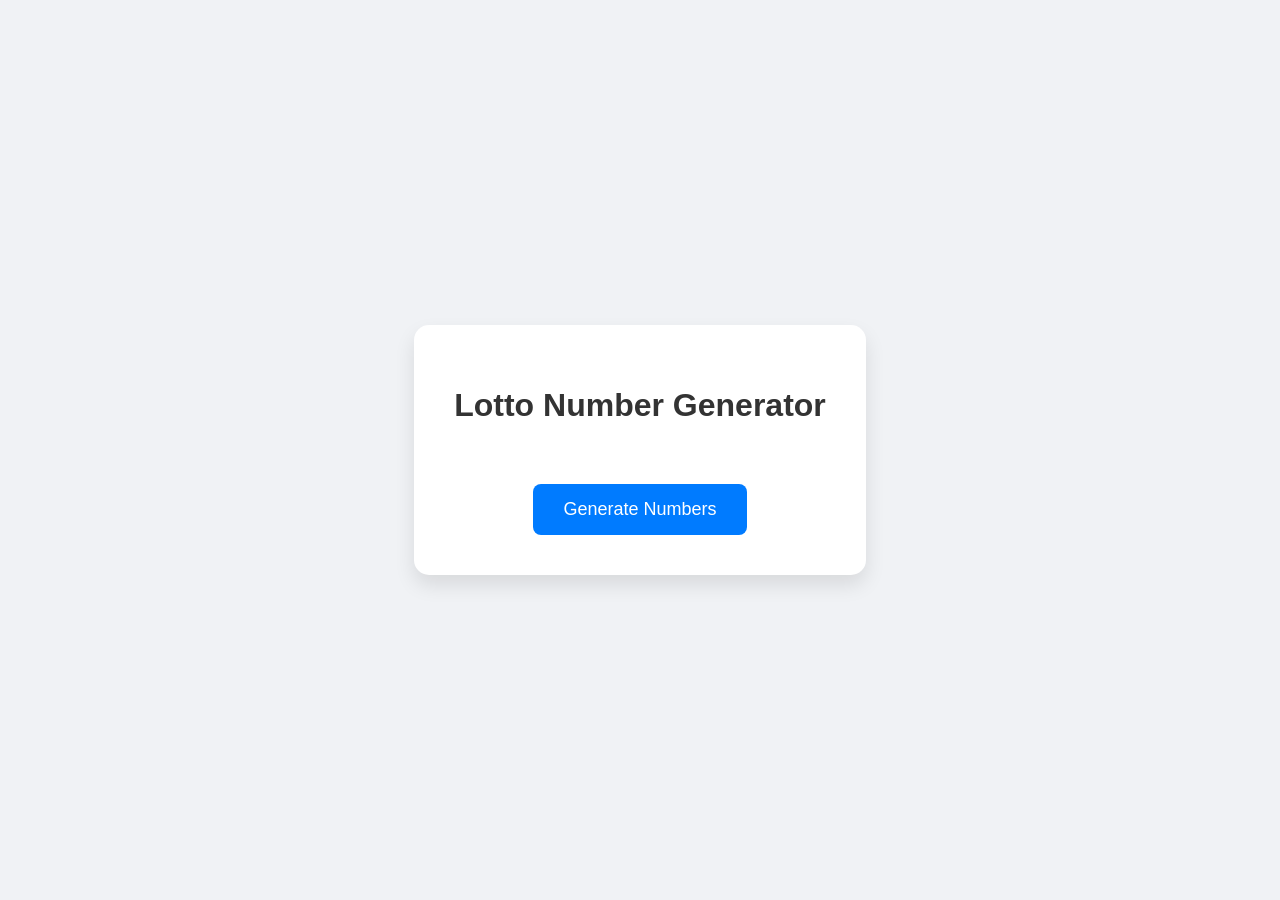
==== index.html @ 140ed780 "Update project files: add blueprint, update index/main/style Co-Authored-By: Claude Sonnet 4.6 <nore" ====
<!DOCTYPE html>
<html lang="en">
<head>
    <meta charset="UTF-8">
    <meta name="viewport" content="width=device-width, initial-scale=1.0">
    <title>Lotto Number Generator</title>
    <link rel="stylesheet" href="style.css">
</head>
<body>
    <div class="container">
        <h1>Lotto Number Generator</h1>
        <div class="lotto-numbers"></div>
        <button id="generate-btn">Generate Numbers</button>
    </div>
    <script src="main.js"></script>
</body>
</html>
---- style.css ----
body {
    font-family: 'Arial', sans-serif;
    background-color: #f0f2f5;
    display: flex;
    justify-content: center;
    align-items: center;
    height: 100vh;
    margin: 0;
}

.container {
    text-align: center;
    background-color: #fff;
    padding: 40px;
    border-radius: 15px;
    box-shadow: 0 10px 20px rgba(0,0,0,0.1);
}

h1 {
    color: #333;
    margin-bottom: 30px;
}

.lotto-numbers {
    display: flex;
    justify-content: center;
    gap: 10px;
    margin-bottom: 30px;
}

.number {
    width: 50px;
    height: 50px;
    border-radius: 50%;
    background-color: #4CAF50;
    color: white;
    display: flex;
    justify-content: center;
    align-items: center;
    font-size: 24px;
    font-weight: bold;
}

#generate-btn {
    background-color: #007bff;
    color: white;
    border: none;
    padding: 15px 30px;
    border-radius: 8px;
    font-size: 18px;
    cursor: pointer;
    transition: background-color 0.3s;
}

#generate-btn:hover {
    background-color: #0056b3;
}
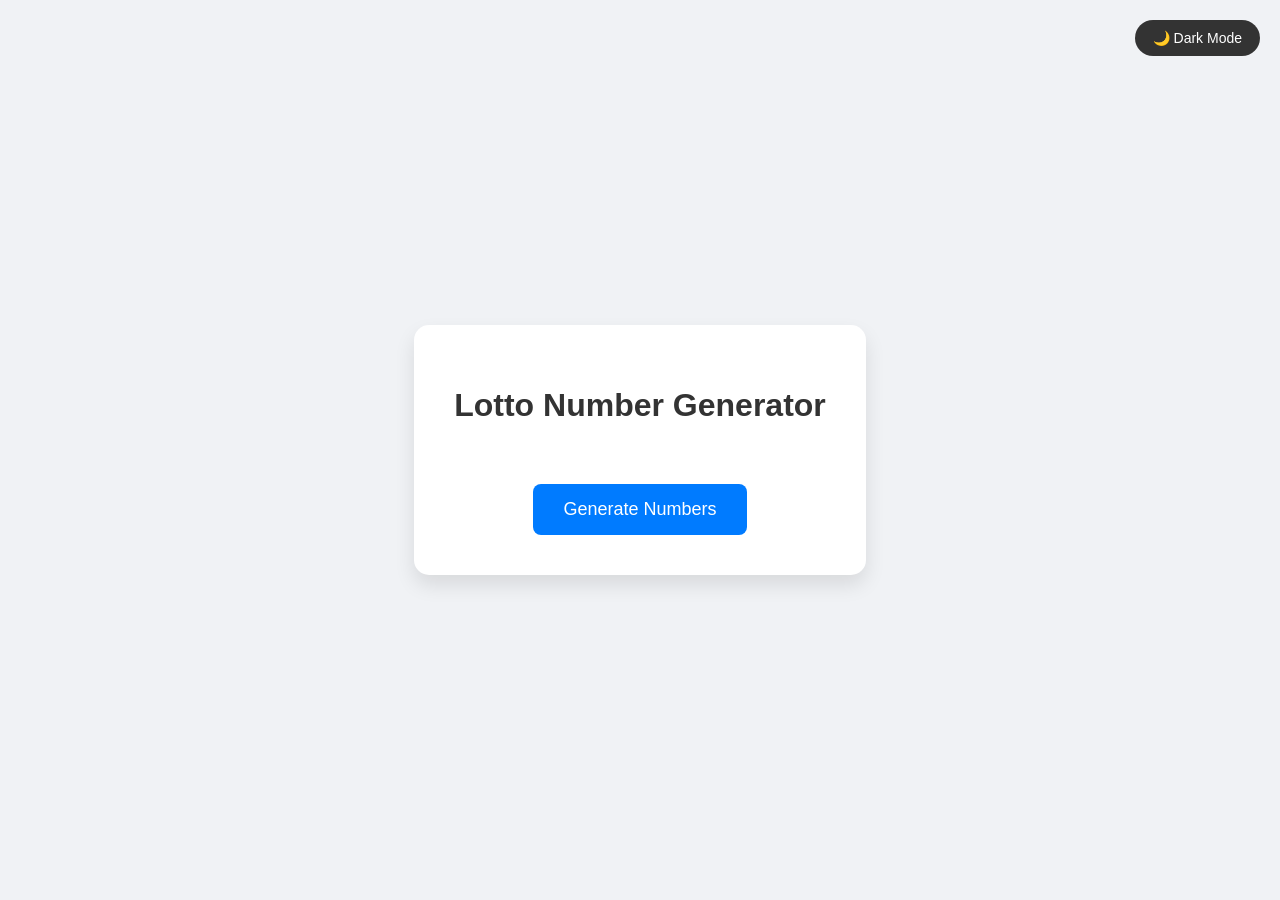
==== commit e203cf0c: "Add dark/light mode toggle Co-Authored-By: Claude Sonnet 4.6 <noreply@anthropic.com>" ====
--- a/index.html
+++ b/index.html
@@ -7,6 +7,7 @@
     <link rel="stylesheet" href="style.css">
 </head>
 <body>
+    <button id="theme-toggle">🌙 Dark Mode</button>
     <div class="container">
         <h1>Lotto Number Generator</h1>
         <div class="lotto-numbers"></div>
@@ -14,4 +15,4 @@
     </div>
     <script src="main.js"></script>
 </body>
-</html>+</html>
--- a/style.css
+++ b/style.css
@@ -6,6 +6,12 @@
     align-items: center;
     height: 100vh;
     margin: 0;
+    transition: background-color 0.3s, color 0.3s;
+}
+
+body.dark {
+    background-color: #1a1a2e;
+    color: #e0e0e0;
 }
 
 .container {
@@ -14,11 +20,22 @@
     padding: 40px;
     border-radius: 15px;
     box-shadow: 0 10px 20px rgba(0,0,0,0.1);
+    transition: background-color 0.3s, box-shadow 0.3s;
+}
+
+body.dark .container {
+    background-color: #16213e;
+    box-shadow: 0 10px 20px rgba(0,0,0,0.5);
 }
 
 h1 {
     color: #333;
     margin-bottom: 30px;
+    transition: color 0.3s;
+}
+
+body.dark h1 {
+    color: #e0e0e0;
 }
 
 .lotto-numbers {
@@ -55,3 +72,31 @@
 #generate-btn:hover {
     background-color: #0056b3;
 }
+
+#theme-toggle {
+    position: fixed;
+    top: 20px;
+    right: 20px;
+    background-color: #333;
+    color: #fff;
+    border: none;
+    padding: 10px 18px;
+    border-radius: 20px;
+    font-size: 14px;
+    cursor: pointer;
+    transition: background-color 0.3s;
+    z-index: 100;
+}
+
+#theme-toggle:hover {
+    background-color: #555;
+}
+
+body.dark #theme-toggle {
+    background-color: #f0f0f0;
+    color: #333;
+}
+
+body.dark #theme-toggle:hover {
+    background-color: #ccc;
+}
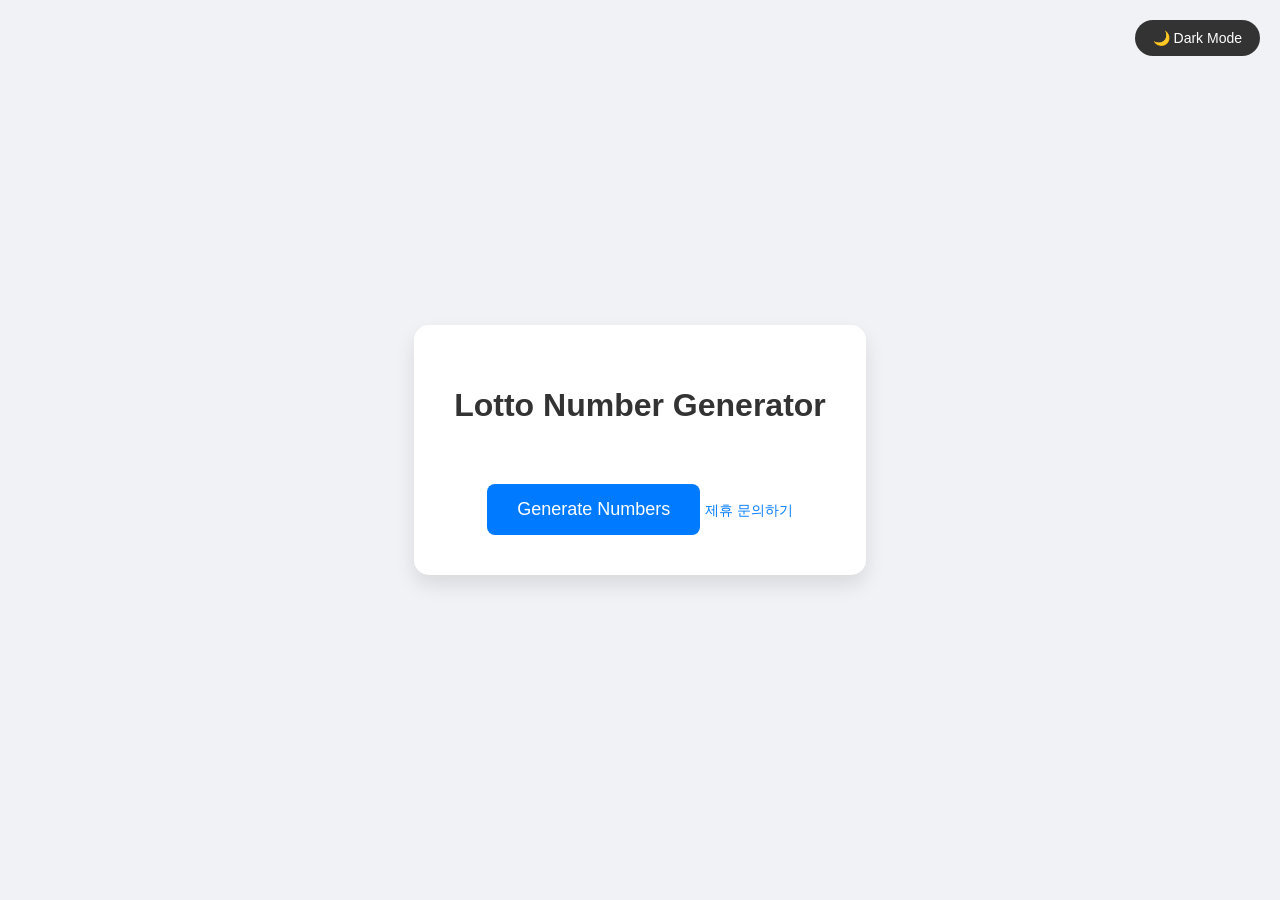
==== commit 3d170b9a: "Add partnership inquiry form with Formspree integration Co-Authored-By: Claude Sonnet 4.6 <noreply@a" ====
--- a/index.html
+++ b/index.html
@@ -12,6 +12,7 @@
         <h1>Lotto Number Generator</h1>
         <div class="lotto-numbers"></div>
         <button id="generate-btn">Generate Numbers</button>
+        <a href="contact.html" class="contact-link">제휴 문의하기</a>
     </div>
     <script src="main.js"></script>
 </body>
--- a/style.css
+++ b/style.css
@@ -100,3 +100,19 @@
 body.dark #theme-toggle:hover {
     background-color: #ccc;
 }
+
+.contact-link {
+    display: inline-block;
+    margin-top: 16px;
+    color: #007bff;
+    text-decoration: none;
+    font-size: 14px;
+}
+
+.contact-link:hover {
+    text-decoration: underline;
+}
+
+body.dark .contact-link {
+    color: #66aaff;
+}
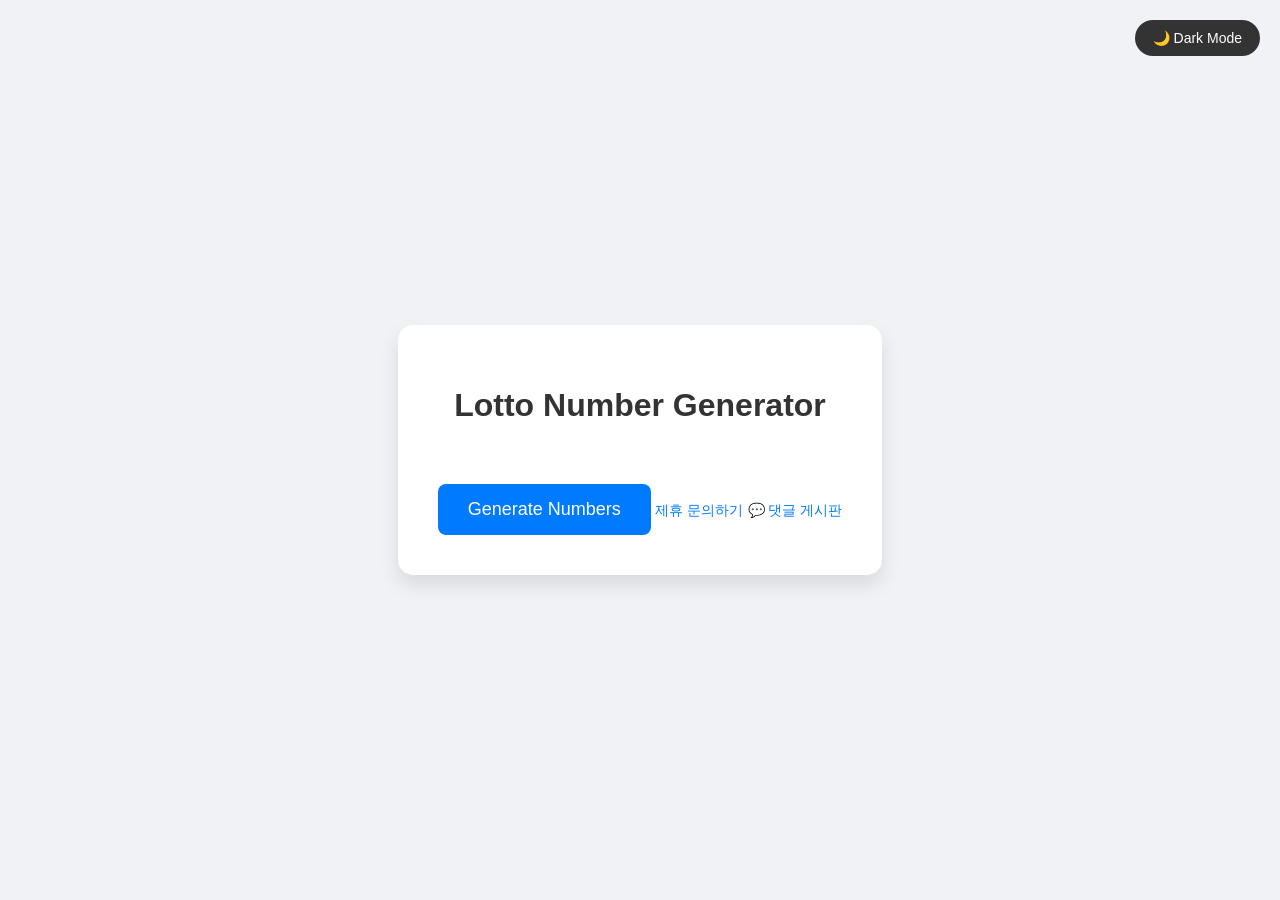
==== commit b9a45fe5: "Add Disqus comments page Co-Authored-By: Claude Sonnet 4.6 <noreply@anthropic.com>" ====
--- a/index.html
+++ b/index.html
@@ -13,6 +13,7 @@
         <div class="lotto-numbers"></div>
         <button id="generate-btn">Generate Numbers</button>
         <a href="contact.html" class="contact-link">제휴 문의하기</a>
+        <a href="comments.html" class="contact-link">💬 댓글 게시판</a>
     </div>
     <script src="main.js"></script>
 </body>
--- a/style.css
+++ b/style.css
@@ -4,8 +4,10 @@
     display: flex;
     justify-content: center;
     align-items: center;
-    height: 100vh;
+    min-height: 100vh;
     margin: 0;
+    padding: 20px;
+    box-sizing: border-box;
     transition: background-color 0.3s, color 0.3s;
 }
 
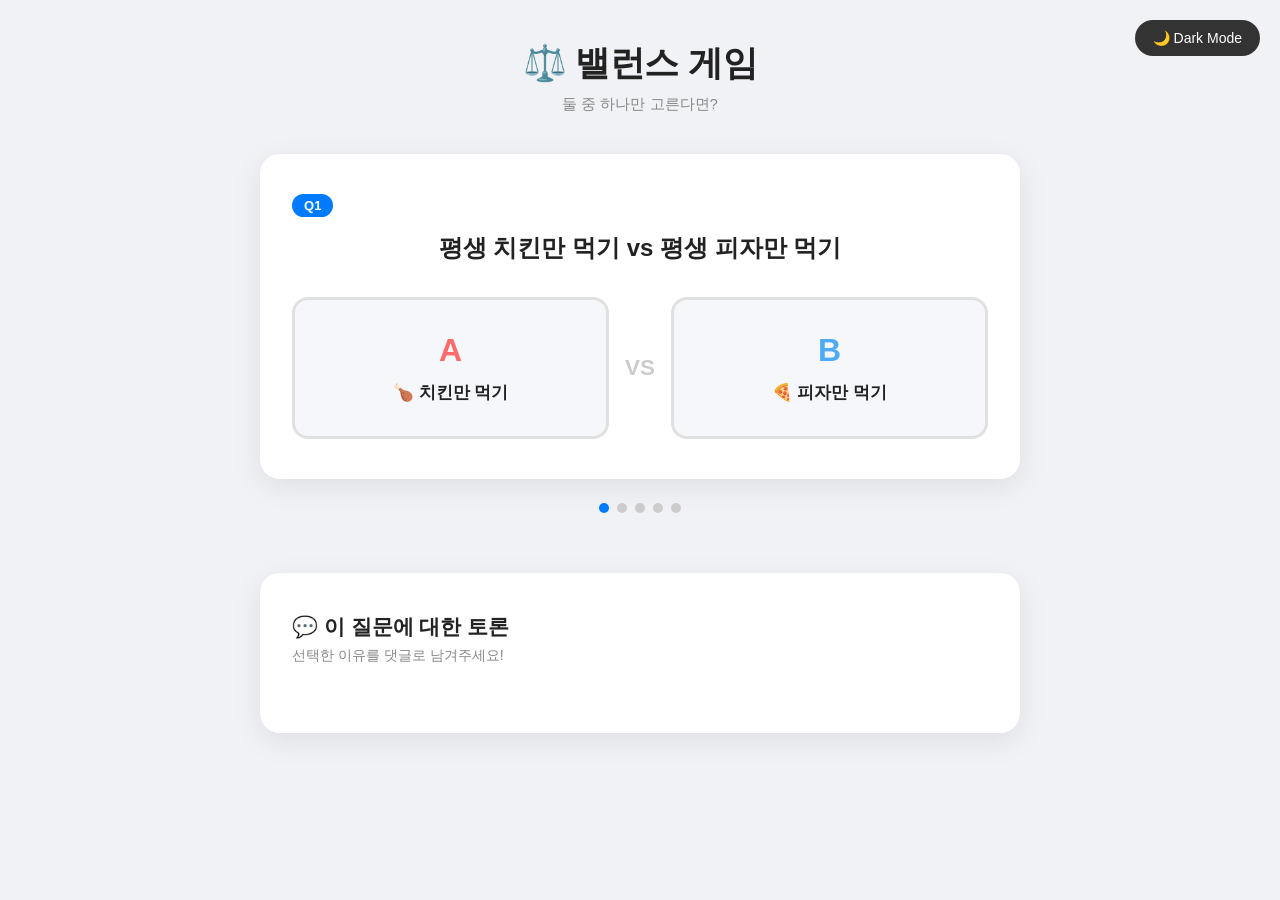
==== commit 699bb9b9: "Set balance game as main index page Co-Authored-By: Claude Sonnet 4.6 <noreply@anthropic.com>" ====
--- a/index.html
+++ b/index.html
@@ -1,20 +1,92 @@
 <!DOCTYPE html>
-<html lang="en">
+<html lang="ko">
 <head>
     <meta charset="UTF-8">
     <meta name="viewport" content="width=device-width, initial-scale=1.0">
-    <title>Lotto Number Generator</title>
-    <link rel="stylesheet" href="style.css">
+    <title>밸런스 게임</title>
+    <link rel="stylesheet" href="balance.css">
 </head>
 <body>
     <button id="theme-toggle">🌙 Dark Mode</button>
-    <div class="container">
-        <h1>Lotto Number Generator</h1>
-        <div class="lotto-numbers"></div>
-        <button id="generate-btn">Generate Numbers</button>
-        <a href="contact.html" class="contact-link">제휴 문의하기</a>
-        <a href="comments.html" class="contact-link">💬 댓글 게시판</a>
+
+    <div class="page-wrapper">
+
+        <!-- 헤더 -->
+        <header>
+            <h1>⚖️ 밸런스 게임</h1>
+            <p class="header-sub">둘 중 하나만 고른다면?</p>
+        </header>
+
+        <!-- 게임 카드 -->
+        <main class="game-section">
+            <div class="question-badge">Q<span id="question-number">1</span></div>
+            <h2 class="question-title" id="question-title">로딩 중...</h2>
+
+            <div class="choices">
+                <button class="choice-btn" id="btn-a" onclick="vote('A')">
+                    <span class="choice-label">A</span>
+                    <span class="choice-text" id="text-a"></span>
+                </button>
+
+                <div class="vs">VS</div>
+
+                <button class="choice-btn" id="btn-b" onclick="vote('B')">
+                    <span class="choice-label">B</span>
+                    <span class="choice-text" id="text-b"></span>
+                </button>
+            </div>
+
+            <!-- 결과 (선택 후 표시) -->
+            <div class="result-section" id="result-section" style="display:none">
+                <p class="result-title">🗳️ 현재 투표 결과</p>
+                <div class="result-bars">
+                    <div class="result-row">
+                        <span class="result-label" id="result-label-a"></span>
+                        <div class="bar-wrap">
+                            <div class="bar bar-a" id="bar-a"></div>
+                        </div>
+                        <span class="result-pct" id="pct-a">0%</span>
+                    </div>
+                    <div class="result-row">
+                        <span class="result-label" id="result-label-b"></span>
+                        <div class="bar-wrap">
+                            <div class="bar bar-b" id="bar-b"></div>
+                        </div>
+                        <span class="result-pct" id="pct-b">0%</span>
+                    </div>
+                </div>
+                <p class="my-vote" id="my-vote"></p>
+                <button class="next-btn" id="next-btn" onclick="nextQuestion()">다음 문제 →</button>
+            </div>
+        </main>
+
+        <!-- 진행 표시 -->
+        <div class="progress-wrap">
+            <div class="progress-dots" id="progress-dots"></div>
+        </div>
+
+        <!-- 토론장 -->
+        <section class="discussion-section">
+            <h2 class="discussion-title">💬 이 질문에 대한 토론</h2>
+            <p class="discussion-sub">선택한 이유를 댓글로 남겨주세요!</p>
+            <div id="disqus_thread"></div>
+            <script>
+                var disqus_config = function () {
+                    this.page.url = window.location.href;
+                    this.page.identifier = 'balance-game-' + (window.currentQuestionId || 'main');
+                };
+                (function() {
+                    var d = document, s = d.createElement('script');
+                    s.src = 'https://acherm10.disqus.com/embed.js';
+                    s.setAttribute('data-timestamp', +new Date());
+                    (d.head || d.body).appendChild(s);
+                })();
+            </script>
+            <noscript>댓글을 보려면 JavaScript를 활성화해주세요. <a href="https://disqus.com/?ref_noscript">comments powered by Disqus.</a></noscript>
+        </section>
+
     </div>
-    <script src="main.js"></script>
+
+    <script src="balance.js"></script>
 </body>
 </html>
--- a/balance.css
+++ b/balance.css
@@ -0,0 +1,308 @@
+* {
+    box-sizing: border-box;
+    margin: 0;
+    padding: 0;
+}
+
+body {
+    font-family: 'Arial', sans-serif;
+    background-color: #f0f2f5;
+    color: #222;
+    transition: background-color 0.3s, color 0.3s;
+    min-height: 100vh;
+}
+
+body.dark {
+    background-color: #0f1117;
+    color: #e0e0e0;
+}
+
+/* 테마 토글 */
+#theme-toggle {
+    position: fixed;
+    top: 20px;
+    right: 20px;
+    background-color: #333;
+    color: #fff;
+    border: none;
+    padding: 10px 18px;
+    border-radius: 20px;
+    font-size: 14px;
+    cursor: pointer;
+    z-index: 100;
+    transition: background-color 0.3s;
+}
+#theme-toggle:hover { background-color: #555; }
+body.dark #theme-toggle { background-color: #f0f0f0; color: #333; }
+body.dark #theme-toggle:hover { background-color: #ccc; }
+
+/* 전체 레이아웃 */
+.page-wrapper {
+    max-width: 800px;
+    margin: 0 auto;
+    padding: 40px 20px 80px;
+}
+
+/* 헤더 */
+header {
+    text-align: center;
+    margin-bottom: 40px;
+}
+header h1 {
+    font-size: 2.2rem;
+    font-weight: 900;
+    letter-spacing: -0.5px;
+}
+.header-sub {
+    color: #888;
+    margin-top: 8px;
+    font-size: 15px;
+}
+body.dark .header-sub { color: #aaa; }
+
+/* 게임 섹션 */
+.game-section {
+    background: #fff;
+    border-radius: 20px;
+    padding: 40px 32px;
+    box-shadow: 0 8px 30px rgba(0,0,0,0.08);
+    transition: background-color 0.3s, box-shadow 0.3s;
+}
+body.dark .game-section {
+    background: #1a1d2e;
+    box-shadow: 0 8px 30px rgba(0,0,0,0.4);
+}
+
+.question-badge {
+    display: inline-block;
+    background: #007bff;
+    color: #fff;
+    font-size: 13px;
+    font-weight: bold;
+    padding: 4px 12px;
+    border-radius: 20px;
+    margin-bottom: 14px;
+}
+
+.question-title {
+    font-size: 1.5rem;
+    font-weight: 800;
+    line-height: 1.4;
+    margin-bottom: 32px;
+    text-align: center;
+}
+
+/* 선택지 */
+.choices {
+    display: flex;
+    align-items: stretch;
+    gap: 0;
+}
+
+.choice-btn {
+    flex: 1;
+    display: flex;
+    flex-direction: column;
+    align-items: center;
+    justify-content: center;
+    gap: 12px;
+    padding: 32px 20px;
+    border: 3px solid transparent;
+    border-radius: 16px;
+    cursor: pointer;
+    font-size: 1rem;
+    font-weight: 700;
+    transition: all 0.2s;
+    background-color: #f5f7fa;
+    color: #222;
+}
+body.dark .choice-btn {
+    background-color: #252840;
+    color: #e0e0e0;
+}
+
+#btn-a { border-color: #e0e0e0; }
+#btn-b { border-color: #e0e0e0; }
+body.dark #btn-a,
+body.dark #btn-b { border-color: #333; }
+
+#btn-a:hover { border-color: #ff6b6b; background-color: #fff0f0; color: #cc0000; }
+#btn-b:hover { border-color: #4dabf7; background-color: #f0f8ff; color: #0056b3; }
+body.dark #btn-a:hover { background-color: #2e1a1a; border-color: #ff6b6b; color: #ff9999; }
+body.dark #btn-b:hover { background-color: #1a2033; border-color: #4dabf7; color: #99ccff; }
+
+#btn-a.selected { border-color: #ff6b6b; background-color: #ffe0e0; color: #cc0000; }
+#btn-b.selected { border-color: #4dabf7; background-color: #ddeeff; color: #0056b3; }
+body.dark #btn-a.selected { background-color: #2e1a1a; color: #ff9999; }
+body.dark #btn-b.selected { background-color: #1a2033; color: #99ccff; }
+
+.choice-btn.disabled { cursor: default; opacity: 0.6; }
+.choice-btn.disabled:hover { background-color: #f5f7fa; color: #222; border-color: #e0e0e0; }
+body.dark .choice-btn.disabled:hover { background-color: #252840; color: #e0e0e0; border-color: #333; }
+
+.choice-label {
+    font-size: 2rem;
+    font-weight: 900;
+    opacity: 0.3;
+}
+#btn-a .choice-label { color: #ff6b6b; opacity: 1; }
+#btn-b .choice-label { color: #4dabf7; opacity: 1; }
+
+.choice-text {
+    font-size: 1.05rem;
+    font-weight: 700;
+    line-height: 1.4;
+    text-align: center;
+}
+
+/* VS */
+.vs {
+    display: flex;
+    align-items: center;
+    justify-content: center;
+    font-size: 1.4rem;
+    font-weight: 900;
+    color: #ccc;
+    padding: 0 16px;
+    flex-shrink: 0;
+}
+body.dark .vs { color: #444; }
+
+/* 결과 */
+.result-section {
+    margin-top: 32px;
+    padding-top: 28px;
+    border-top: 1px solid #eee;
+}
+body.dark .result-section { border-top-color: #333; }
+
+.result-title {
+    font-size: 15px;
+    font-weight: bold;
+    color: #555;
+    margin-bottom: 16px;
+    text-align: center;
+}
+body.dark .result-title { color: #aaa; }
+
+.result-bars { display: flex; flex-direction: column; gap: 12px; }
+
+.result-row {
+    display: flex;
+    align-items: center;
+    gap: 12px;
+}
+
+.result-label {
+    width: 80px;
+    font-size: 13px;
+    font-weight: bold;
+    white-space: nowrap;
+    overflow: hidden;
+    text-overflow: ellipsis;
+    flex-shrink: 0;
+}
+
+.bar-wrap {
+    flex: 1;
+    background-color: #eee;
+    border-radius: 8px;
+    height: 20px;
+    overflow: hidden;
+}
+body.dark .bar-wrap { background-color: #2a2d3e; }
+
+.bar {
+    height: 100%;
+    border-radius: 8px;
+    width: 0%;
+    transition: width 0.8s ease;
+}
+.bar-a { background: linear-gradient(90deg, #ff6b6b, #ff9999); }
+.bar-b { background: linear-gradient(90deg, #4dabf7, #99ccff); }
+
+.result-pct {
+    width: 40px;
+    font-size: 14px;
+    font-weight: bold;
+    text-align: right;
+    flex-shrink: 0;
+}
+
+.my-vote {
+    text-align: center;
+    margin-top: 16px;
+    font-size: 14px;
+    color: #888;
+}
+body.dark .my-vote { color: #aaa; }
+
+.next-btn {
+    display: block;
+    margin: 20px auto 0;
+    background-color: #007bff;
+    color: white;
+    border: none;
+    padding: 12px 32px;
+    border-radius: 30px;
+    font-size: 15px;
+    font-weight: bold;
+    cursor: pointer;
+    transition: background-color 0.2s;
+}
+.next-btn:hover { background-color: #0056b3; }
+
+/* 진행 도트 */
+.progress-wrap {
+    display: flex;
+    justify-content: center;
+    margin-top: 24px;
+}
+.progress-dots {
+    display: flex;
+    gap: 8px;
+}
+.dot {
+    width: 10px;
+    height: 10px;
+    border-radius: 50%;
+    background-color: #ccc;
+    transition: background-color 0.3s;
+}
+.dot.active { background-color: #007bff; }
+.dot.done { background-color: #4CAF50; }
+body.dark .dot { background-color: #444; }
+
+/* 토론 섹션 */
+.discussion-section {
+    margin-top: 60px;
+    background: #fff;
+    border-radius: 20px;
+    padding: 40px 32px;
+    box-shadow: 0 8px 30px rgba(0,0,0,0.08);
+    transition: background-color 0.3s, box-shadow 0.3s;
+}
+body.dark .discussion-section {
+    background: #1a1d2e;
+    box-shadow: 0 8px 30px rgba(0,0,0,0.4);
+}
+
+.discussion-title {
+    font-size: 1.3rem;
+    font-weight: 800;
+    margin-bottom: 6px;
+}
+.discussion-sub {
+    color: #888;
+    font-size: 14px;
+    margin-bottom: 28px;
+}
+body.dark .discussion-sub { color: #aaa; }
+
+/* 반응형 */
+@media (max-width: 540px) {
+    .choices { flex-direction: column; }
+    .vs { padding: 12px 0; }
+    .question-title { font-size: 1.2rem; }
+    header h1 { font-size: 1.7rem; }
+}
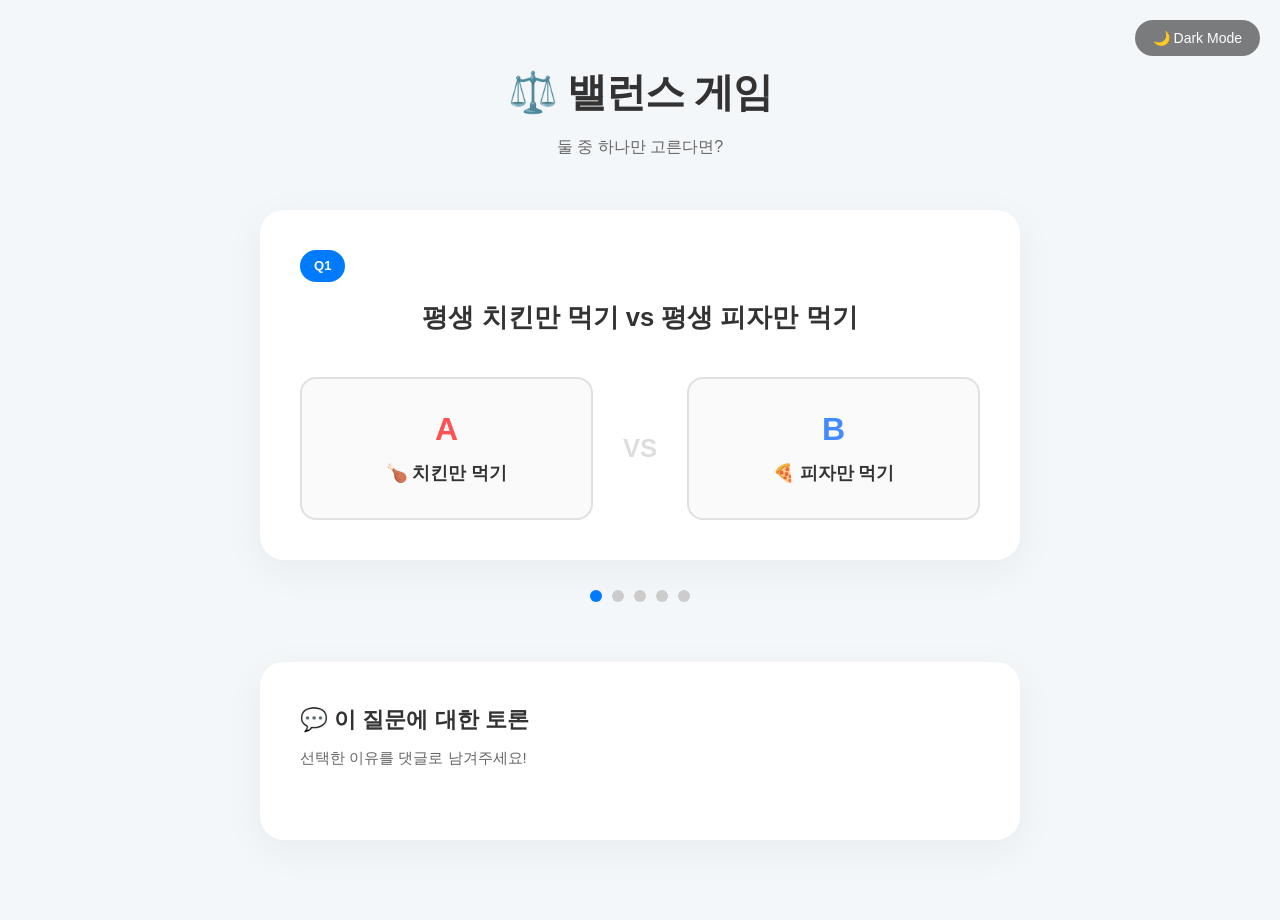
==== commit 57c3372b: "feat: Add Google AdSense code" ====
--- a/index.html
+++ b/index.html
@@ -3,8 +3,11 @@
 <head>
     <meta charset="UTF-8">
     <meta name="viewport" content="width=device-width, initial-scale=1.0">
+    <meta name="google-adsense-account" content="ca-pub-9548956702942887">
     <title>밸런스 게임</title>
     <link rel="stylesheet" href="balance.css">
+    <script async src="https://pagead2.googlesyndication.com/pagead/js/adsbygoogle.js?client=ca-pub-9548956702942887"
+     crossorigin="anonymous"></script>
 </head>
 <body>
     <button id="theme-toggle">🌙 Dark Mode</button>
@@ -65,6 +68,19 @@
             <div class="progress-dots" id="progress-dots"></div>
         </div>
 
+        <!-- 광고 -->
+        <section class="ad-section" style="margin: 40px 0; text-align: center;">
+            <ins class="adsbygoogle"
+                 style="display:block"
+                 data-ad-client="ca-pub-9548956702942887"
+                 data-ad-slot="YOUR_AD_SLOT_ID"
+                 data-ad-format="auto"
+                 data-full-width-responsive="true"></ins>
+            <script>
+                 (adsbygoogle = window.adsbygoogle || []).push({});
+            </script>
+        </section>
+
         <!-- 토론장 -->
         <section class="discussion-section">
             <h2 class="discussion-title">💬 이 질문에 대한 토론</h2>
--- a/balance.css
+++ b/balance.css
@@ -6,14 +6,15 @@
 
 body {
     font-family: 'Arial', sans-serif;
-    background-color: #f0f2f5;
-    color: #222;
+    background-color: #f4f7f9; /* 더 부드러운 배경색 */
+    color: #333;
+    line-height: 1.6; /* 가독성을 위한 줄 간격 조정 */
     transition: background-color 0.3s, color 0.3s;
     min-height: 100vh;
 }
 
 body.dark {
-    background-color: #0f1117;
+    background-color: #121828; /* 더 깊은 다크 모드 배경색 */
     color: #e0e0e0;
 }
 
@@ -22,7 +23,7 @@
     position: fixed;
     top: 20px;
     right: 20px;
-    background-color: #333;
+    background-color: rgba(0, 0, 0, 0.5);
     color: #fff;
     border: none;
     padding: 10px 18px;
@@ -32,45 +33,45 @@
     z-index: 100;
     transition: background-color 0.3s;
 }
-#theme-toggle:hover { background-color: #555; }
-body.dark #theme-toggle { background-color: #f0f0f0; color: #333; }
-body.dark #theme-toggle:hover { background-color: #ccc; }
+#theme-toggle:hover { background-color: rgba(0, 0, 0, 0.7); }
+body.dark #theme-toggle { background-color: rgba(255, 255, 255, 0.8); color: #333; }
+body.dark #theme-toggle:hover { background-color: rgba(255, 255, 255, 1); }
 
 /* 전체 레이아웃 */
 .page-wrapper {
     max-width: 800px;
     margin: 0 auto;
-    padding: 40px 20px 80px;
+    padding: 60px 20px 80px; /* 상단 패딩 증가 */
 }
 
 /* 헤더 */
 header {
     text-align: center;
-    margin-bottom: 40px;
+    margin-bottom: 50px;
 }
 header h1 {
-    font-size: 2.2rem;
+    font-size: 2.5rem;
     font-weight: 900;
-    letter-spacing: -0.5px;
+    letter-spacing: -1px; /* 자간 조정 */
 }
 .header-sub {
-    color: #888;
-    margin-top: 8px;
-    font-size: 15px;
+    color: #666;
+    margin-top: 10px;
+    font-size: 16px;
 }
 body.dark .header-sub { color: #aaa; }
 
 /* 게임 섹션 */
 .game-section {
     background: #fff;
-    border-radius: 20px;
-    padding: 40px 32px;
-    box-shadow: 0 8px 30px rgba(0,0,0,0.08);
+    border-radius: 24px; /* 더 둥근 모서리 */
+    padding: 40px;
+    box-shadow: 0 10px 40px rgba(0,0,0,0.05); /* 부드러운 그림자 효과 */
     transition: background-color 0.3s, box-shadow 0.3s;
 }
 body.dark .game-section {
-    background: #1a1d2e;
-    box-shadow: 0 8px 30px rgba(0,0,0,0.4);
+    background: #1e273b;
+    box-shadow: 0 10px 40px rgba(0,0,0,0.3);
 }
 
 .question-badge {
@@ -79,16 +80,16 @@
     color: #fff;
     font-size: 13px;
     font-weight: bold;
-    padding: 4px 12px;
+    padding: 6px 14px;
     border-radius: 20px;
-    margin-bottom: 14px;
+    margin-bottom: 16px;
 }
 
 .question-title {
-    font-size: 1.5rem;
+    font-size: 1.6rem; /* 폰트 크기 조정 */
     font-weight: 800;
-    line-height: 1.4;
-    margin-bottom: 32px;
+    line-height: 1.5;
+    margin-bottom: 40px;
     text-align: center;
 }
 
@@ -96,7 +97,7 @@
 .choices {
     display: flex;
     align-items: stretch;
-    gap: 0;
+    gap: 20px; /* 선택지 사이 간격 추가 */
 }
 
 .choice-btn {
@@ -107,51 +108,46 @@
     justify-content: center;
     gap: 12px;
     padding: 32px 20px;
-    border: 3px solid transparent;
+    border: 2px solid #e0e0e0;
     border-radius: 16px;
     cursor: pointer;
     font-size: 1rem;
     font-weight: 700;
     transition: all 0.2s;
-    background-color: #f5f7fa;
-    color: #222;
+    background-color: #fafafa;
+    color: #333;
 }
 body.dark .choice-btn {
-    background-color: #252840;
+    background-color: #2a3650;
+    border-color: #444;
     color: #e0e0e0;
 }
 
-#btn-a { border-color: #e0e0e0; }
-#btn-b { border-color: #e0e0e0; }
-body.dark #btn-a,
-body.dark #btn-b { border-color: #333; }
-
-#btn-a:hover { border-color: #ff6b6b; background-color: #fff0f0; color: #cc0000; }
-#btn-b:hover { border-color: #4dabf7; background-color: #f0f8ff; color: #0056b3; }
-body.dark #btn-a:hover { background-color: #2e1a1a; border-color: #ff6b6b; color: #ff9999; }
-body.dark #btn-b:hover { background-color: #1a2033; border-color: #4dabf7; color: #99ccff; }
-
-#btn-a.selected { border-color: #ff6b6b; background-color: #ffe0e0; color: #cc0000; }
-#btn-b.selected { border-color: #4dabf7; background-color: #ddeeff; color: #0056b3; }
-body.dark #btn-a.selected { background-color: #2e1a1a; color: #ff9999; }
-body.dark #btn-b.selected { background-color: #1a2033; color: #99ccff; }
-
-.choice-btn.disabled { cursor: default; opacity: 0.6; }
-.choice-btn.disabled:hover { background-color: #f5f7fa; color: #222; border-color: #e0e0e0; }
-body.dark .choice-btn.disabled:hover { background-color: #252840; color: #e0e0e0; border-color: #333; }
+#btn-a:hover { border-color: #ff8a8a; background-color: #fff5f5; color: #d32f2f; }
+#btn-b:hover { border-color: #82b1ff; background-color: #f5faff; color: #1976d2; }
+body.dark #btn-a:hover { background-color: #3a2e2e; border-color: #ff8a8a; color: #ffcdd2; }
+body.dark #btn-b:hover { background-color: #2e3a59; border-color: #82b1ff; color: #c8e6c9; }
+
+#btn-a.selected { border-color: #ff5252; background-color: #ffeded; color: #d32f2f; }
+#btn-b.selected { border-color: #448aff; background-color: #ebf5ff; color: #1976d2; }
+body.dark #btn-a.selected { background-color: #3a2e2e; color: #ffcdd2; border-color: #ff5252; }
+body.dark #btn-b.selected { background-color: #2e3a59; color: #c8e6c9; border-color: #448aff; }
+
+.choice-btn.disabled { cursor: default; opacity: 0.7; }
+.choice-btn.disabled:hover { background-color: #fafafa; color: #333; border-color: #e0e0e0; }
+body.dark .choice-btn.disabled:hover { background-color: #2a3650; color: #e0e0e0; border-color: #444; }
 
 .choice-label {
     font-size: 2rem;
     font-weight: 900;
-    opacity: 0.3;
-}
-#btn-a .choice-label { color: #ff6b6b; opacity: 1; }
-#btn-b .choice-label { color: #4dabf7; opacity: 1; }
+}
+#btn-a .choice-label { color: #ff5252; }
+#btn-b .choice-label { color: #448aff; }
 
 .choice-text {
-    font-size: 1.05rem;
+    font-size: 1.1rem;
     font-weight: 700;
-    line-height: 1.4;
+    line-height: 1.5;
     text-align: center;
 }
 
@@ -160,32 +156,32 @@
     display: flex;
     align-items: center;
     justify-content: center;
-    font-size: 1.4rem;
+    font-size: 1.6rem;
     font-weight: 900;
-    color: #ccc;
-    padding: 0 16px;
+    color: #ddd;
+    padding: 0 10px;
     flex-shrink: 0;
 }
-body.dark .vs { color: #444; }
+body.dark .vs { color: #555; }
 
 /* 결과 */
 .result-section {
-    margin-top: 32px;
-    padding-top: 28px;
+    margin-top: 40px;
+    padding-top: 32px;
     border-top: 1px solid #eee;
 }
 body.dark .result-section { border-top-color: #333; }
 
 .result-title {
-    font-size: 15px;
+    font-size: 16px;
     font-weight: bold;
     color: #555;
-    margin-bottom: 16px;
-    text-align: center;
-}
-body.dark .result-title { color: #aaa; }
-
-.result-bars { display: flex; flex-direction: column; gap: 12px; }
+    margin-bottom: 20px;
+    text-align: center;
+}
+body.dark .result-title { color: #bbb; }
+
+.result-bars { display: flex; flex-direction: column; gap: 14px; }
 
 .result-row {
     display: flex;
@@ -195,34 +191,30 @@
 
 .result-label {
     width: 80px;
-    font-size: 13px;
-    font-weight: bold;
-    white-space: nowrap;
-    overflow: hidden;
-    text-overflow: ellipsis;
-    flex-shrink: 0;
+    font-size: 14px;
+    font-weight: bold;
 }
 
 .bar-wrap {
     flex: 1;
-    background-color: #eee;
-    border-radius: 8px;
-    height: 20px;
+    background-color: #f0f0f0;
+    border-radius: 10px;
+    height: 24px;
     overflow: hidden;
 }
 body.dark .bar-wrap { background-color: #2a2d3e; }
 
 .bar {
     height: 100%;
-    border-radius: 8px;
+    border-radius: 10px;
     width: 0%;
-    transition: width 0.8s ease;
-}
-.bar-a { background: linear-gradient(90deg, #ff6b6b, #ff9999); }
-.bar-b { background: linear-gradient(90deg, #4dabf7, #99ccff); }
+    transition: width 0.8s ease-in-out; /* 부드러운 애니메이션 */
+}
+.bar-a { background: linear-gradient(90deg, #ff8a8a, #ff5252); }
+.bar-b { background: linear-gradient(90deg, #82b1ff, #448aff); }
 
 .result-pct {
-    width: 40px;
+    width: 45px;
     font-size: 14px;
     font-weight: bold;
     text-align: right;
@@ -231,7 +223,7 @@
 
 .my-vote {
     text-align: center;
-    margin-top: 16px;
+    margin-top: 20px;
     font-size: 14px;
     color: #888;
 }
@@ -239,32 +231,32 @@
 
 .next-btn {
     display: block;
-    margin: 20px auto 0;
+    margin: 30px auto 0;
     background-color: #007bff;
     color: white;
     border: none;
-    padding: 12px 32px;
+    padding: 14px 40px;
     border-radius: 30px;
-    font-size: 15px;
+    font-size: 16px;
     font-weight: bold;
     cursor: pointer;
-    transition: background-color 0.2s;
-}
-.next-btn:hover { background-color: #0056b3; }
+    transition: background-color 0.2s, transform 0.2s;
+}
+.next-btn:hover { background-color: #0056b3; transform: translateY(-2px); }
 
 /* 진행 도트 */
 .progress-wrap {
     display: flex;
     justify-content: center;
-    margin-top: 24px;
+    margin-top: 30px;
 }
 .progress-dots {
     display: flex;
-    gap: 8px;
+    gap: 10px;
 }
 .dot {
-    width: 10px;
-    height: 10px;
+    width: 12px;
+    height: 12px;
     border-radius: 50%;
     background-color: #ccc;
     transition: background-color 0.3s;
@@ -277,32 +269,33 @@
 .discussion-section {
     margin-top: 60px;
     background: #fff;
-    border-radius: 20px;
-    padding: 40px 32px;
-    box-shadow: 0 8px 30px rgba(0,0,0,0.08);
+    border-radius: 24px;
+    padding: 40px;
+    box-shadow: 0 10px 40px rgba(0,0,0,0.05);
     transition: background-color 0.3s, box-shadow 0.3s;
 }
 body.dark .discussion-section {
-    background: #1a1d2e;
-    box-shadow: 0 8px 30px rgba(0,0,0,0.4);
+    background: #1e273b;
+    box-shadow: 0 10px 40px rgba(0,0,0,0.3);
 }
 
 .discussion-title {
-    font-size: 1.3rem;
+    font-size: 1.4rem;
     font-weight: 800;
-    margin-bottom: 6px;
+    margin-bottom: 8px;
 }
 .discussion-sub {
-    color: #888;
-    font-size: 14px;
-    margin-bottom: 28px;
+    color: #666;
+    font-size: 15px;
+    margin-bottom: 30px;
 }
 body.dark .discussion-sub { color: #aaa; }
 
 /* 반응형 */
-@media (max-width: 540px) {
+@media (max-width: 600px) {
     .choices { flex-direction: column; }
-    .vs { padding: 12px 0; }
-    .question-title { font-size: 1.2rem; }
-    header h1 { font-size: 1.7rem; }
-}
+    .vs { padding: 15px 0; }
+    .question-title { font-size: 1.4rem; }
+    header h1 { font-size: 2rem; }
+    .game-section, .discussion-section { padding: 30px; }
+}
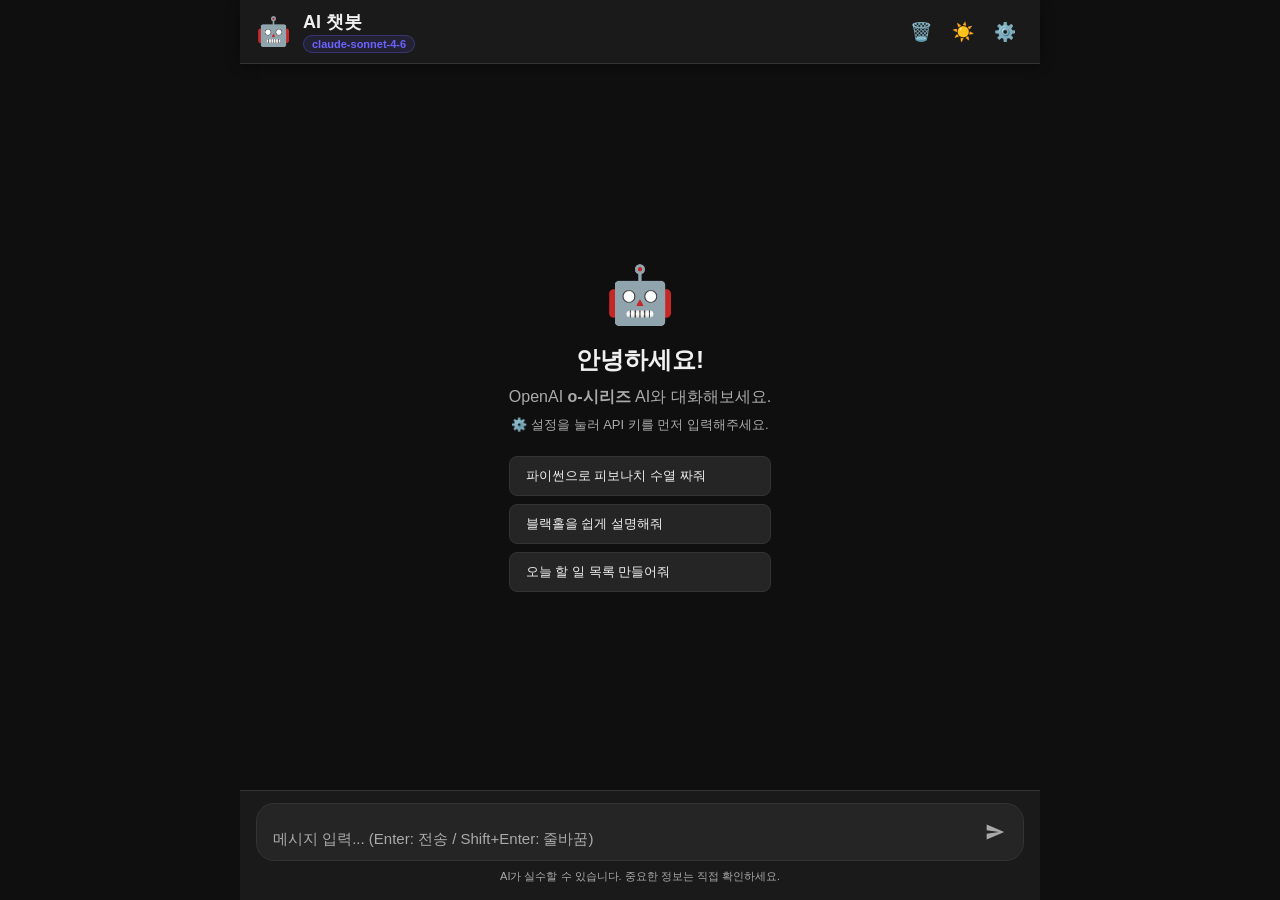
==== commit 0d167f25: "feat: Replace balance game with AI chatbot using Ajou LLM Gateway - New chatbot UI with streaming re" ====
--- a/index.html
+++ b/index.html
@@ -4,105 +4,92 @@
     <meta charset="UTF-8">
     <meta name="viewport" content="width=device-width, initial-scale=1.0">
     <meta name="google-adsense-account" content="ca-pub-9548956702942887">
-    <title>밸런스 게임</title>
-    <link rel="stylesheet" href="balance.css">
-    <script async src="https://pagead2.googlesyndication.com/pagead/js/adsbygoogle.js?client=ca-pub-9548956702942887"
-     crossorigin="anonymous"></script>
+    <title>AI 챗봇 — o-시리즈</title>
+    <link rel="stylesheet" href="style.css">
+    <script async src="https://pagead2.googlesyndication.com/pagead/js/adsbygoogle.js?client=ca-pub-9548956702942887" crossorigin="anonymous"></script>
 </head>
-<body>
-    <button id="theme-toggle">🌙 Dark Mode</button>
+<body class="dark">
 
-    <div class="page-wrapper">
+    <!-- Settings Modal -->
+    <div class="modal-overlay" id="modal-overlay">
+        <div class="modal">
+            <h2>⚙️ 설정</h2>
+            <div class="form-group">
+                <label for="api-key-input">OpenAI API Key</label>
+                <div class="key-wrapper">
+                    <input type="password" id="api-key-input" placeholder="sk-...">
+                    <button class="eye-btn" id="eye-btn" title="보기/숨기기">👁</button>
+                </div>
+            </div>
+            <div class="form-group">
+                <label for="model-select">모델</label>
+                <select id="model-select">
+                    <option value="claude-sonnet-4-6">claude-sonnet-4-6 — 최신 고성능</option>
+                    <option value="claude-opus-4-6">claude-opus-4-6 — 최고 성능</option>
+                    <option value="claude-haiku-4-5-20251001">claude-haiku-4-5 — 빠름</option>
+                </select>
+            </div>
+            <div class="form-group">
+                <label for="system-input">시스템 지시 (선택)</label>
+                <textarea id="system-input" rows="3" placeholder="예: 당신은 친절한 한국어 AI 어시스턴트입니다."></textarea>
+            </div>
+            <div class="modal-buttons">
+                <button class="btn-cancel" id="modal-cancel">취소</button>
+                <button class="btn-save" id="modal-save">저장</button>
+            </div>
+        </div>
+    </div>
 
-        <!-- 헤더 -->
-        <header>
-            <h1>⚖️ 밸런스 게임</h1>
-            <p class="header-sub">둘 중 하나만 고른다면?</p>
+    <div class="app">
+        <!-- Header -->
+        <header class="header">
+            <div class="header-left">
+                <span class="logo">🤖</span>
+                <div>
+                    <h1>AI 챗봇</h1>
+                    <span class="model-badge" id="model-badge">o4-mini</span>
+                </div>
+            </div>
+            <div class="header-right">
+                <button class="icon-btn" id="clear-btn" title="대화 초기화">🗑️</button>
+                <button class="icon-btn" id="theme-btn" title="테마 변경">☀️</button>
+                <button class="icon-btn" id="settings-btn" title="설정">⚙️</button>
+            </div>
         </header>
 
-        <!-- 게임 카드 -->
-        <main class="game-section">
-            <div class="question-badge">Q<span id="question-number">1</span></div>
-            <h2 class="question-title" id="question-title">로딩 중...</h2>
-
-            <div class="choices">
-                <button class="choice-btn" id="btn-a" onclick="vote('A')">
-                    <span class="choice-label">A</span>
-                    <span class="choice-text" id="text-a"></span>
-                </button>
-
-                <div class="vs">VS</div>
-
-                <button class="choice-btn" id="btn-b" onclick="vote('B')">
-                    <span class="choice-label">B</span>
-                    <span class="choice-text" id="text-b"></span>
-                </button>
-            </div>
-
-            <!-- 결과 (선택 후 표시) -->
-            <div class="result-section" id="result-section" style="display:none">
-                <p class="result-title">🗳️ 현재 투표 결과</p>
-                <div class="result-bars">
-                    <div class="result-row">
-                        <span class="result-label" id="result-label-a"></span>
-                        <div class="bar-wrap">
-                            <div class="bar bar-a" id="bar-a"></div>
-                        </div>
-                        <span class="result-pct" id="pct-a">0%</span>
-                    </div>
-                    <div class="result-row">
-                        <span class="result-label" id="result-label-b"></span>
-                        <div class="bar-wrap">
-                            <div class="bar bar-b" id="bar-b"></div>
-                        </div>
-                        <span class="result-pct" id="pct-b">0%</span>
-                    </div>
+        <!-- Chat area -->
+        <main class="chat-area" id="chat-area">
+            <div class="welcome" id="welcome">
+                <div class="welcome-icon">🤖</div>
+                <h2>안녕하세요!</h2>
+                <p>OpenAI <strong>o-시리즈</strong> AI와 대화해보세요.</p>
+                <p class="tip">⚙️ 설정을 눌러 API 키를 먼저 입력해주세요.</p>
+                <div class="example-prompts">
+                    <button class="example-btn" onclick="useExample(this)">파이썬으로 피보나치 수열 짜줘</button>
+                    <button class="example-btn" onclick="useExample(this)">블랙홀을 쉽게 설명해줘</button>
+                    <button class="example-btn" onclick="useExample(this)">오늘 할 일 목록 만들어줘</button>
                 </div>
-                <p class="my-vote" id="my-vote"></p>
-                <button class="next-btn" id="next-btn" onclick="nextQuestion()">다음 문제 →</button>
             </div>
         </main>
 
-        <!-- 진행 표시 -->
-        <div class="progress-wrap">
-            <div class="progress-dots" id="progress-dots"></div>
-        </div>
-
-        <!-- 광고 -->
-        <section class="ad-section" style="margin: 40px 0; text-align: center;">
-            <ins class="adsbygoogle"
-                 style="display:block"
-                 data-ad-client="ca-pub-9548956702942887"
-                 data-ad-slot="YOUR_AD_SLOT_ID"
-                 data-ad-format="auto"
-                 data-full-width-responsive="true"></ins>
-            <script>
-                 (adsbygoogle = window.adsbygoogle || []).push({});
-            </script>
-        </section>
-
-        <!-- 토론장 -->
-        <section class="discussion-section">
-            <h2 class="discussion-title">💬 이 질문에 대한 토론</h2>
-            <p class="discussion-sub">선택한 이유를 댓글로 남겨주세요!</p>
-            <div id="disqus_thread"></div>
-            <script>
-                var disqus_config = function () {
-                    this.page.url = window.location.href;
-                    this.page.identifier = 'balance-game-' + (window.currentQuestionId || 'main');
-                };
-                (function() {
-                    var d = document, s = d.createElement('script');
-                    s.src = 'https://acherm10.disqus.com/embed.js';
-                    s.setAttribute('data-timestamp', +new Date());
-                    (d.head || d.body).appendChild(s);
-                })();
-            </script>
-            <noscript>댓글을 보려면 JavaScript를 활성화해주세요. <a href="https://disqus.com/?ref_noscript">comments powered by Disqus.</a></noscript>
-        </section>
-
+        <!-- Input area -->
+        <footer class="input-area">
+            <div class="input-wrapper">
+                <textarea
+                    id="user-input"
+                    placeholder="메시지 입력... (Enter: 전송 / Shift+Enter: 줄바꿈)"
+                    rows="1"
+                ></textarea>
+                <button class="send-btn" id="send-btn">
+                    <svg viewBox="0 0 24 24" fill="currentColor" width="20" height="20">
+                        <path d="M2.01 21L23 12 2.01 3 2 10l15 2-15 2z"/>
+                    </svg>
+                </button>
+            </div>
+            <p class="disclaimer">AI가 실수할 수 있습니다. 중요한 정보는 직접 확인하세요.</p>
+        </footer>
     </div>
 
-    <script src="balance.js"></script>
+    <script src="main.js"></script>
 </body>
 </html>
--- a/style.css
+++ b/style.css
@@ -0,0 +1,463 @@
+/* ===== CSS Variables ===== */
+:root {
+    --bg: #f5f5f5;
+    --bg2: #ffffff;
+    --bg3: #e8e8e8;
+    --text: #1a1a1a;
+    --text2: #555;
+    --border: #ddd;
+    --primary: #6c63ff;
+    --primary-hover: #5a52d5;
+    --bot-bg: #ffffff;
+    --bot-text: #1a1a1a;
+    --shadow: 0 2px 12px rgba(0,0,0,0.08);
+    --radius: 18px;
+    --radius-sm: 8px;
+    --header-h: 64px;
+}
+
+body.dark {
+    --bg: #0f0f0f;
+    --bg2: #1a1a1a;
+    --bg3: #252525;
+    --text: #f0f0f0;
+    --text2: #aaa;
+    --border: #333;
+    --bot-bg: #1e1e1e;
+    --bot-text: #f0f0f0;
+    --shadow: 0 2px 12px rgba(0,0,0,0.4);
+}
+
+/* ===== Reset ===== */
+*, *::before, *::after { box-sizing: border-box; margin: 0; padding: 0; }
+
+body {
+    font-family: -apple-system, BlinkMacSystemFont, 'Segoe UI', sans-serif;
+    background: var(--bg);
+    color: var(--text);
+    height: 100dvh;
+    overflow: hidden;
+    transition: background 0.3s, color 0.3s;
+}
+
+/* ===== App Layout ===== */
+.app {
+    display: flex;
+    flex-direction: column;
+    height: 100dvh;
+    max-width: 800px;
+    margin: 0 auto;
+}
+
+/* ===== Header ===== */
+.header {
+    display: flex;
+    align-items: center;
+    justify-content: space-between;
+    padding: 0 16px;
+    height: var(--header-h);
+    background: var(--bg2);
+    border-bottom: 1px solid var(--border);
+    flex-shrink: 0;
+    box-shadow: var(--shadow);
+    z-index: 10;
+}
+
+.header-left {
+    display: flex;
+    align-items: center;
+    gap: 12px;
+}
+
+.logo { font-size: 28px; }
+
+.header-left h1 {
+    font-size: 18px;
+    font-weight: 700;
+}
+
+.model-badge {
+    display: inline-block;
+    font-size: 11px;
+    font-weight: 600;
+    color: var(--primary);
+    background: color-mix(in srgb, var(--primary) 12%, transparent);
+    border: 1px solid color-mix(in srgb, var(--primary) 30%, transparent);
+    padding: 2px 8px;
+    border-radius: 20px;
+}
+
+.header-right {
+    display: flex;
+    gap: 4px;
+}
+
+.icon-btn {
+    background: none;
+    border: none;
+    cursor: pointer;
+    font-size: 18px;
+    padding: 8px;
+    border-radius: var(--radius-sm);
+    transition: background 0.2s;
+}
+
+.icon-btn:hover { background: var(--bg3); }
+
+/* ===== Chat Area ===== */
+.chat-area {
+    flex: 1;
+    overflow-y: auto;
+    padding: 20px 16px;
+    display: flex;
+    flex-direction: column;
+    gap: 12px;
+    scroll-behavior: smooth;
+}
+
+/* ===== Welcome Screen ===== */
+.welcome {
+    margin: auto;
+    text-align: center;
+    padding: 20px;
+    max-width: 480px;
+}
+
+.welcome-icon {
+    font-size: 56px;
+    margin-bottom: 16px;
+}
+
+.welcome h2 {
+    font-size: 24px;
+    margin-bottom: 8px;
+}
+
+.welcome p {
+    color: var(--text2);
+    line-height: 1.6;
+    margin-bottom: 6px;
+}
+
+.welcome .tip {
+    font-size: 13px;
+    margin-bottom: 20px;
+}
+
+.example-prompts {
+    display: flex;
+    flex-direction: column;
+    gap: 8px;
+    margin-top: 16px;
+}
+
+.example-btn {
+    background: var(--bg3);
+    border: 1px solid var(--border);
+    color: var(--text);
+    padding: 10px 16px;
+    border-radius: var(--radius-sm);
+    cursor: pointer;
+    font-size: 13px;
+    text-align: left;
+    transition: background 0.2s, border-color 0.2s;
+}
+
+.example-btn:hover {
+    background: color-mix(in srgb, var(--primary) 10%, var(--bg3));
+    border-color: var(--primary);
+    color: var(--primary);
+}
+
+/* ===== Messages ===== */
+.message {
+    display: flex;
+    gap: 10px;
+    max-width: 100%;
+    animation: fadeUp 0.2s ease;
+}
+
+@keyframes fadeUp {
+    from { opacity: 0; transform: translateY(8px); }
+    to   { opacity: 1; transform: translateY(0); }
+}
+
+.message.user { flex-direction: row-reverse; }
+
+.message .avatar {
+    width: 32px;
+    height: 32px;
+    border-radius: 50%;
+    font-size: 16px;
+    display: flex;
+    align-items: center;
+    justify-content: center;
+    flex-shrink: 0;
+    background: var(--bg3);
+    margin-top: 2px;
+}
+
+.message.user .avatar { background: var(--primary); }
+
+.bubble {
+    max-width: calc(100% - 48px);
+    padding: 12px 16px;
+    border-radius: var(--radius);
+    line-height: 1.65;
+    font-size: 15px;
+    word-break: break-word;
+}
+
+.message.user .bubble {
+    background: var(--primary);
+    color: #fff;
+    border-bottom-right-radius: 4px;
+}
+
+.message.assistant .bubble {
+    background: var(--bot-bg);
+    color: var(--bot-text);
+    border-bottom-left-radius: 4px;
+    box-shadow: var(--shadow);
+}
+
+.message.error .bubble {
+    background: rgba(255, 77, 77, 0.1);
+    border: 1px solid rgba(255, 77, 77, 0.3);
+    color: #ff6b6b;
+}
+
+/* Code blocks */
+.bubble pre {
+    background: var(--bg);
+    border: 1px solid var(--border);
+    border-radius: var(--radius-sm);
+    padding: 12px;
+    overflow-x: auto;
+    margin: 8px 0;
+    font-size: 13px;
+}
+
+.bubble code {
+    font-family: 'Menlo', 'Consolas', monospace;
+    font-size: 13px;
+    background: var(--bg3);
+    padding: 2px 5px;
+    border-radius: 4px;
+}
+
+.bubble pre code {
+    background: none;
+    padding: 0;
+}
+
+/* ===== Loading Dots ===== */
+.loading-dots {
+    display: flex;
+    gap: 5px;
+    align-items: center;
+    padding: 4px 0;
+}
+
+.loading-dots span {
+    width: 8px;
+    height: 8px;
+    background: var(--text2);
+    border-radius: 50%;
+    animation: bounce 1.2s infinite;
+}
+
+.loading-dots span:nth-child(2) { animation-delay: 0.2s; }
+.loading-dots span:nth-child(3) { animation-delay: 0.4s; }
+
+@keyframes bounce {
+    0%, 60%, 100% { transform: translateY(0); opacity: 0.4; }
+    30%            { transform: translateY(-6px); opacity: 1; }
+}
+
+/* ===== Input Area ===== */
+.input-area {
+    padding: 12px 16px 16px;
+    background: var(--bg2);
+    border-top: 1px solid var(--border);
+    flex-shrink: 0;
+}
+
+.input-wrapper {
+    display: flex;
+    align-items: flex-end;
+    gap: 8px;
+    background: var(--bg3);
+    border: 1.5px solid var(--border);
+    border-radius: var(--radius);
+    padding: 10px 10px 10px 16px;
+    transition: border-color 0.2s;
+}
+
+.input-wrapper:focus-within { border-color: var(--primary); }
+
+textarea#user-input {
+    flex: 1;
+    background: none;
+    border: none;
+    outline: none;
+    color: var(--text);
+    font-size: 15px;
+    font-family: inherit;
+    resize: none;
+    max-height: 200px;
+    line-height: 1.5;
+}
+
+textarea#user-input::placeholder { color: var(--text2); }
+
+.send-btn {
+    background: var(--primary);
+    border: none;
+    color: #fff;
+    width: 36px;
+    height: 36px;
+    border-radius: 50%;
+    cursor: pointer;
+    display: flex;
+    align-items: center;
+    justify-content: center;
+    flex-shrink: 0;
+    transition: background 0.2s, transform 0.1s;
+}
+
+.send-btn:hover:not(:disabled) { background: var(--primary-hover); }
+.send-btn:active:not(:disabled) { transform: scale(0.92); }
+
+.send-btn:disabled {
+    background: var(--bg3);
+    color: var(--text2);
+    cursor: not-allowed;
+}
+
+.send-btn.stop-mode {
+    background: #e53e3e;
+}
+
+.send-btn.stop-mode:hover {
+    background: #c53030;
+}
+
+.disclaimer {
+    font-size: 11px;
+    color: var(--text2);
+    text-align: center;
+    margin-top: 8px;
+}
+
+/* ===== Modal ===== */
+.modal-overlay {
+    display: none;
+    position: fixed;
+    inset: 0;
+    background: rgba(0,0,0,0.6);
+    z-index: 100;
+    align-items: center;
+    justify-content: center;
+    backdrop-filter: blur(4px);
+}
+
+.modal-overlay.show { display: flex; }
+
+.modal {
+    background: var(--bg2);
+    border: 1px solid var(--border);
+    border-radius: 16px;
+    padding: 28px;
+    width: min(480px, calc(100vw - 32px));
+    box-shadow: 0 20px 60px rgba(0,0,0,0.3);
+    animation: modalIn 0.2s ease;
+}
+
+@keyframes modalIn {
+    from { opacity: 0; transform: scale(0.95) translateY(-10px); }
+    to   { opacity: 1; transform: scale(1) translateY(0); }
+}
+
+.modal h2 { margin-bottom: 20px; font-size: 20px; }
+
+.form-group { margin-bottom: 16px; }
+
+.form-group label {
+    display: block;
+    font-size: 13px;
+    font-weight: 600;
+    color: var(--text2);
+    margin-bottom: 6px;
+    text-transform: uppercase;
+    letter-spacing: 0.5px;
+}
+
+.key-wrapper { display: flex; gap: 6px; }
+
+.form-group input,
+.form-group select,
+.form-group textarea {
+    width: 100%;
+    background: var(--bg3);
+    border: 1px solid var(--border);
+    color: var(--text);
+    padding: 10px 14px;
+    border-radius: var(--radius-sm);
+    font-size: 14px;
+    font-family: inherit;
+    outline: none;
+    transition: border-color 0.2s;
+}
+
+.form-group input:focus,
+.form-group select:focus,
+.form-group textarea:focus { border-color: var(--primary); }
+
+.form-group textarea { resize: vertical; }
+
+.eye-btn {
+    background: var(--bg3);
+    border: 1px solid var(--border);
+    color: var(--text);
+    padding: 0 12px;
+    border-radius: var(--radius-sm);
+    cursor: pointer;
+    font-size: 16px;
+    flex-shrink: 0;
+}
+
+.modal-buttons {
+    display: flex;
+    gap: 10px;
+    justify-content: flex-end;
+    margin-top: 24px;
+}
+
+.btn-cancel, .btn-save {
+    padding: 10px 20px;
+    border-radius: var(--radius-sm);
+    border: none;
+    cursor: pointer;
+    font-size: 14px;
+    font-weight: 600;
+    transition: background 0.2s;
+}
+
+.btn-cancel { background: var(--bg3); color: var(--text); }
+.btn-cancel:hover { background: var(--border); }
+.btn-save { background: var(--primary); color: #fff; }
+.btn-save:hover { background: var(--primary-hover); }
+
+/* ===== Scrollbar ===== */
+::-webkit-scrollbar { width: 6px; }
+::-webkit-scrollbar-track { background: transparent; }
+::-webkit-scrollbar-thumb { background: var(--border); border-radius: 3px; }
+::-webkit-scrollbar-thumb:hover { background: var(--text2); }
+
+/* ===== Mobile ===== */
+@media (max-width: 600px) {
+    .header-left h1 { font-size: 16px; }
+    .bubble { font-size: 14px; }
+    .example-prompts { display: none; }
+}
